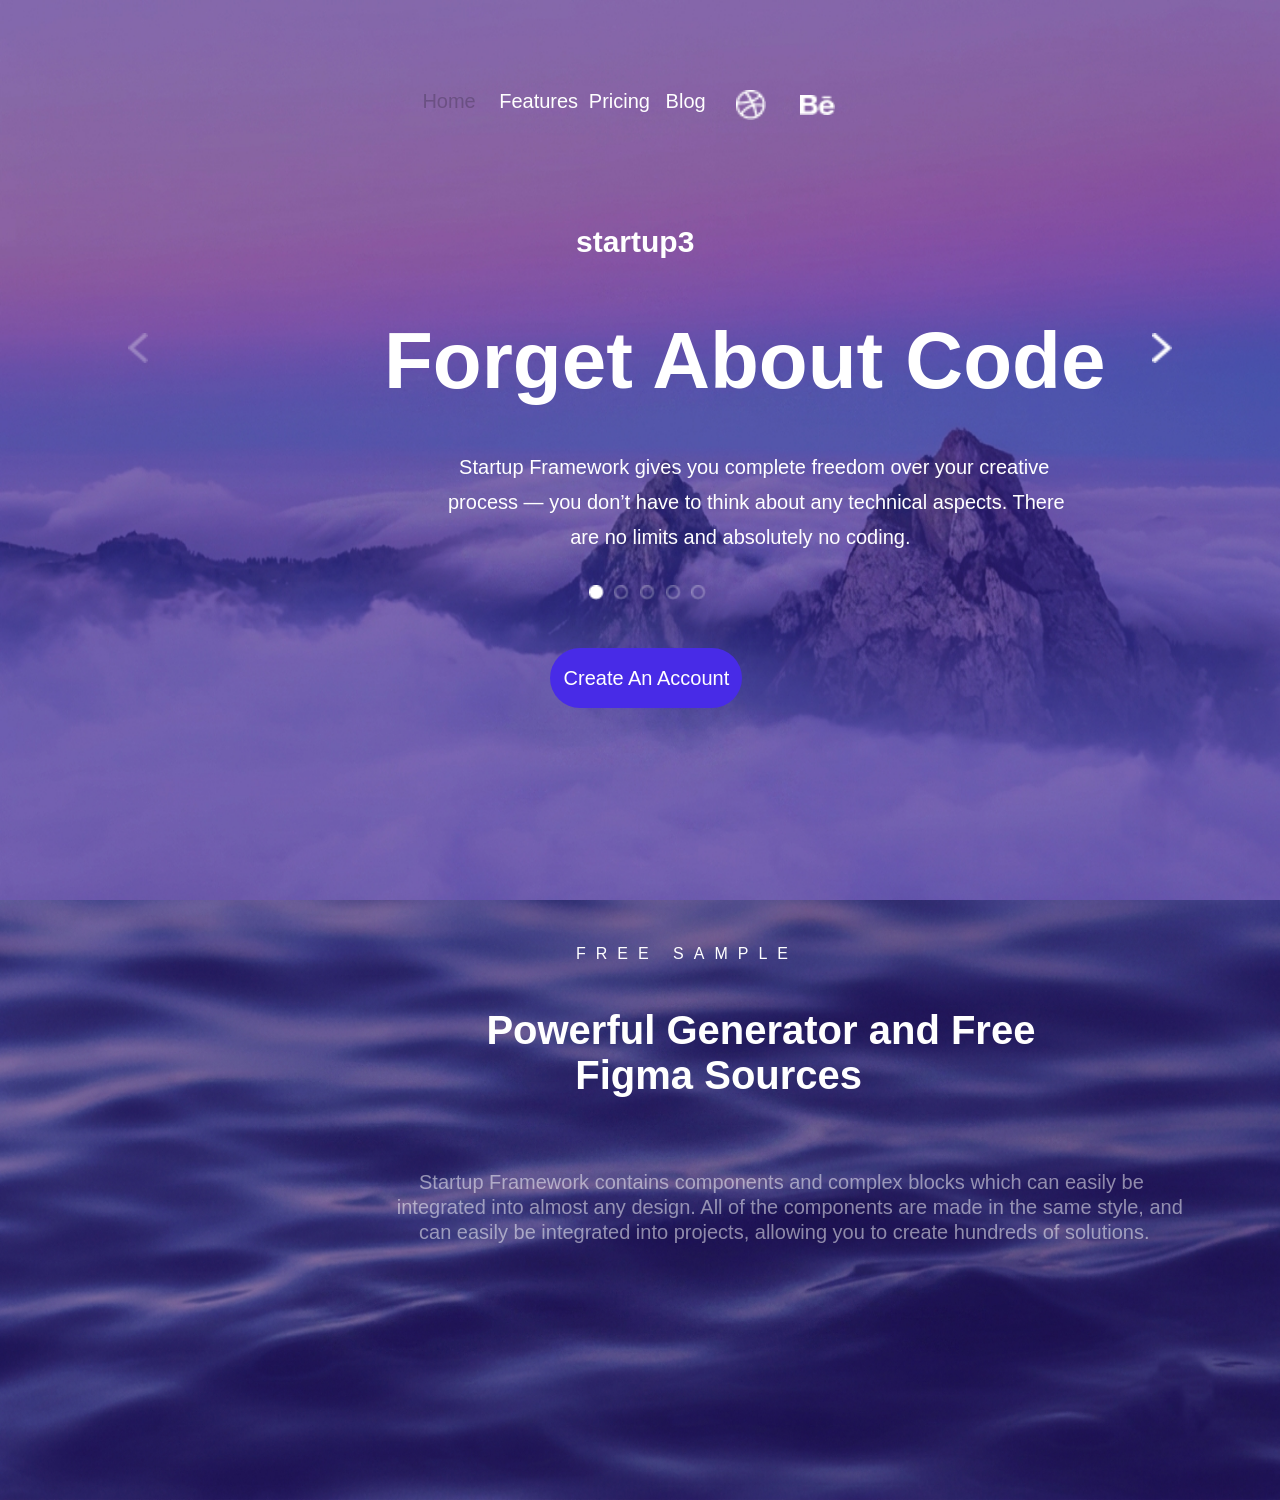
==== pract1/index.html @ aa3a0c23 "Add files via upload" ====
<!DOCTYPE html>
<html lang="en">
<head>
    <meta charset="UTF-8">
    <meta name="viewport" content="width=device-width, initial-scale=1.0">
    <title>Document</title>
    <link rel="stylesheet" href="style.css">
</head>
<body>
    <div>
        <img class="mount" src="images/back.png" alt="">
        <nav>
           <a href=""> <span class="p1">Home</span></a>
            <a  href=""><span class="p2">Features</span></a>
           <a  href=""> <span class="p3">Pricing</span></a>
           <a  href=""> <span class="p4">Blog</span></a>
           <a href=""> <img class="glo" src="images/icon.png" alt=""></a>
           <a href=""> <img class="glo2" src="images/icon2.png" alt=""></a>
        </nav>    
           <h6 class="hea1">startup3</h6>
           <h1 class="hea2">Forget About Code</h1>
           <P class="para1"> &nbsp; Startup Framework gives you complete freedom over your creative <br> 
            process — you don’t have to think about any technical aspects. There <br> 
            &nbsp; &nbsp; &nbsp; &nbsp; &nbsp; &nbsp; &nbsp; &nbsp; &nbsp; &nbsp; &nbsp;  are no limits and absolutely no coding. </P>
            <img class="le" src="images/fa-angle-left.png" alt="">
            <img class="le2" src="images/fa-angle-right (1).png" alt="">
            <img class="le4" src="images/fa-circle.png" alt="">
            <img class="le3" src="images/fa-circle-o.png" alt="">
            <img class="le5" src="images/fa-circle-o.png" alt="">
            <img class="le6" src="images/fa-circle-o.png" alt="">
            <img class="le7" src="images/fa-circle-o.png" alt="">
            <button class="btn1">Create An Account</button>
        </div>


        <div class="middlepart">
            <img class="mp1" src="images/back2.png" alt="">
            <p class="mp4">FREE SAMPLE</p>
            <h1 class="mp2">Powerful Generator and Free  <br> &nbsp; &nbsp; &nbsp; &nbsp; Figma Sources </h1>
            <p class="mp3">&nbsp; &nbsp; Startup Framework contains components and complex blocks which can easily be <br> integrated into almost any design. All of the components are made in the same style, and <br> 
               &nbsp; &nbsp; can easily be integrated into projects, allowing you to create hundreds of solutions.</p>
               &nbsp; &nbsp; can easily be integrated into projects, allowing you to create hundreds of solutions.</p>
        </div>

        <div class="thirdpart">
             
        </div>

</body>
</html>
---- pract1/style.css ----
*{
    margin: 0%;
    padding: 0%;
    box-sizing: border-box;
}

.mount{
    height: 950px;
    width: 100%;
    position: absolute;
}
.p1{
    font-size: 20px;
    color: rgb(0, 0, 0);
    font-family: sans-serif;
    position: absolute;
    top: 10%;
    left: 33%;
    opacity: 20%;
}

.p2{
    font-size: 20px;
    color: rgb(255, 255, 255);
    font-family: sans-serif;
    position: absolute;
    top: 10%;
    left: 39%;
}
.p3{
    font-size: 20px;
    color: rgb(255, 255, 255);
    font-family: sans-serif;
    position: absolute;
    top: 10%;
    left: 46%;
}

.p4{
    font-size: 20px;
    color: rgb(255, 255, 255);
    font-family: sans-serif;
    position: absolute;
    top: 10%;
    left: 52%;
}
.glo{
    height: 30px;
    width: 30px;
    position: absolute;
    top: 10%;
    left: 57.5%;
}
.glo2{
    height: 20px;
    width: 35px;
    position: absolute;
    top: 10.5%;
    left: 62.5%;
}
.hea1{
    color: white;
    position: absolute;
    top: 25%;
    left: 45%;
    font-size: 30px;
    font-family: sans-serif;
}
.hea2{
    color: white;
    position: absolute;
    top: 35%;
    left: 30%;
    font-size:80px;
    font-family: sans-serif;
}
.para1{
    color: white;
    font-size: 20px;
    font-family: sans-serif;
    position: absolute;
    top: 50%;
    left: 35%;
    line-height: 35px;
}
.le{
    height: 30px;
    width: 20px;
    position: absolute;
    top: 37%;
    left: 10%;
}
.le2{
    height: 30px;
    width: 20px;
    position: absolute;
    top: 37%;
    left: 90%;
}
.le3{
     height: 15px;
    width: 15px;
    position: absolute;
    top: 65%;
    left: 48%;
}
.le4{
    height: 15px;
    width: 15px;
    position: absolute;
    top: 65%;
    left: 46%;
}
.le5{
     height: 15px;
    width: 15px;
    position: absolute;
    top: 65%;
    left: 50%;
}
.le6{
     height: 15px;
    width: 15px;
    position: absolute;
    top: 65%;
    left: 52%;
}
.le7{
     height: 15px;
    width: 15px;
    position: absolute;
    top: 65%;
    left: 54%;
}
.btn1{
    height: 60px;
    width: 15%;
    background-color: #482BE7;
    border: none;
    border-radius: 50px;
    position: absolute;
    top: 72%;
    left: 43%;
    color: white;
    font-family: sans-serif;
    font-size: 20px;
    cursor: pointer;
    

}

.btn1:hover {
    background-color: #8a7ae6;
    box-shadow: 0 5px 15px rgba(255, 255, 255, 0.2); 
    color: black;
}
.mp1{
    height: 600px;
    width: 100%;
    position: relative;
    top: 900px;
    
}
.mp2{
        color: white;
        font-size: 40px;
        position: absolute;
        top: 112%;
        left: 38%;
        font-family: sans-serif;

            
}
.mp3{
     
    position: absolute;
    top: 130%;
    left: 31%;
    color: white;
    opacity: 50%;
    line-height: 25px;
    font-size: 20px;
    font-family: sans-serif;
    
}
.mp4{
    position: absolute;
    top: 105%;
    left: 45%;
    letter-spacing: 10px;
    color: white;
    font-family: sans-serif;

}
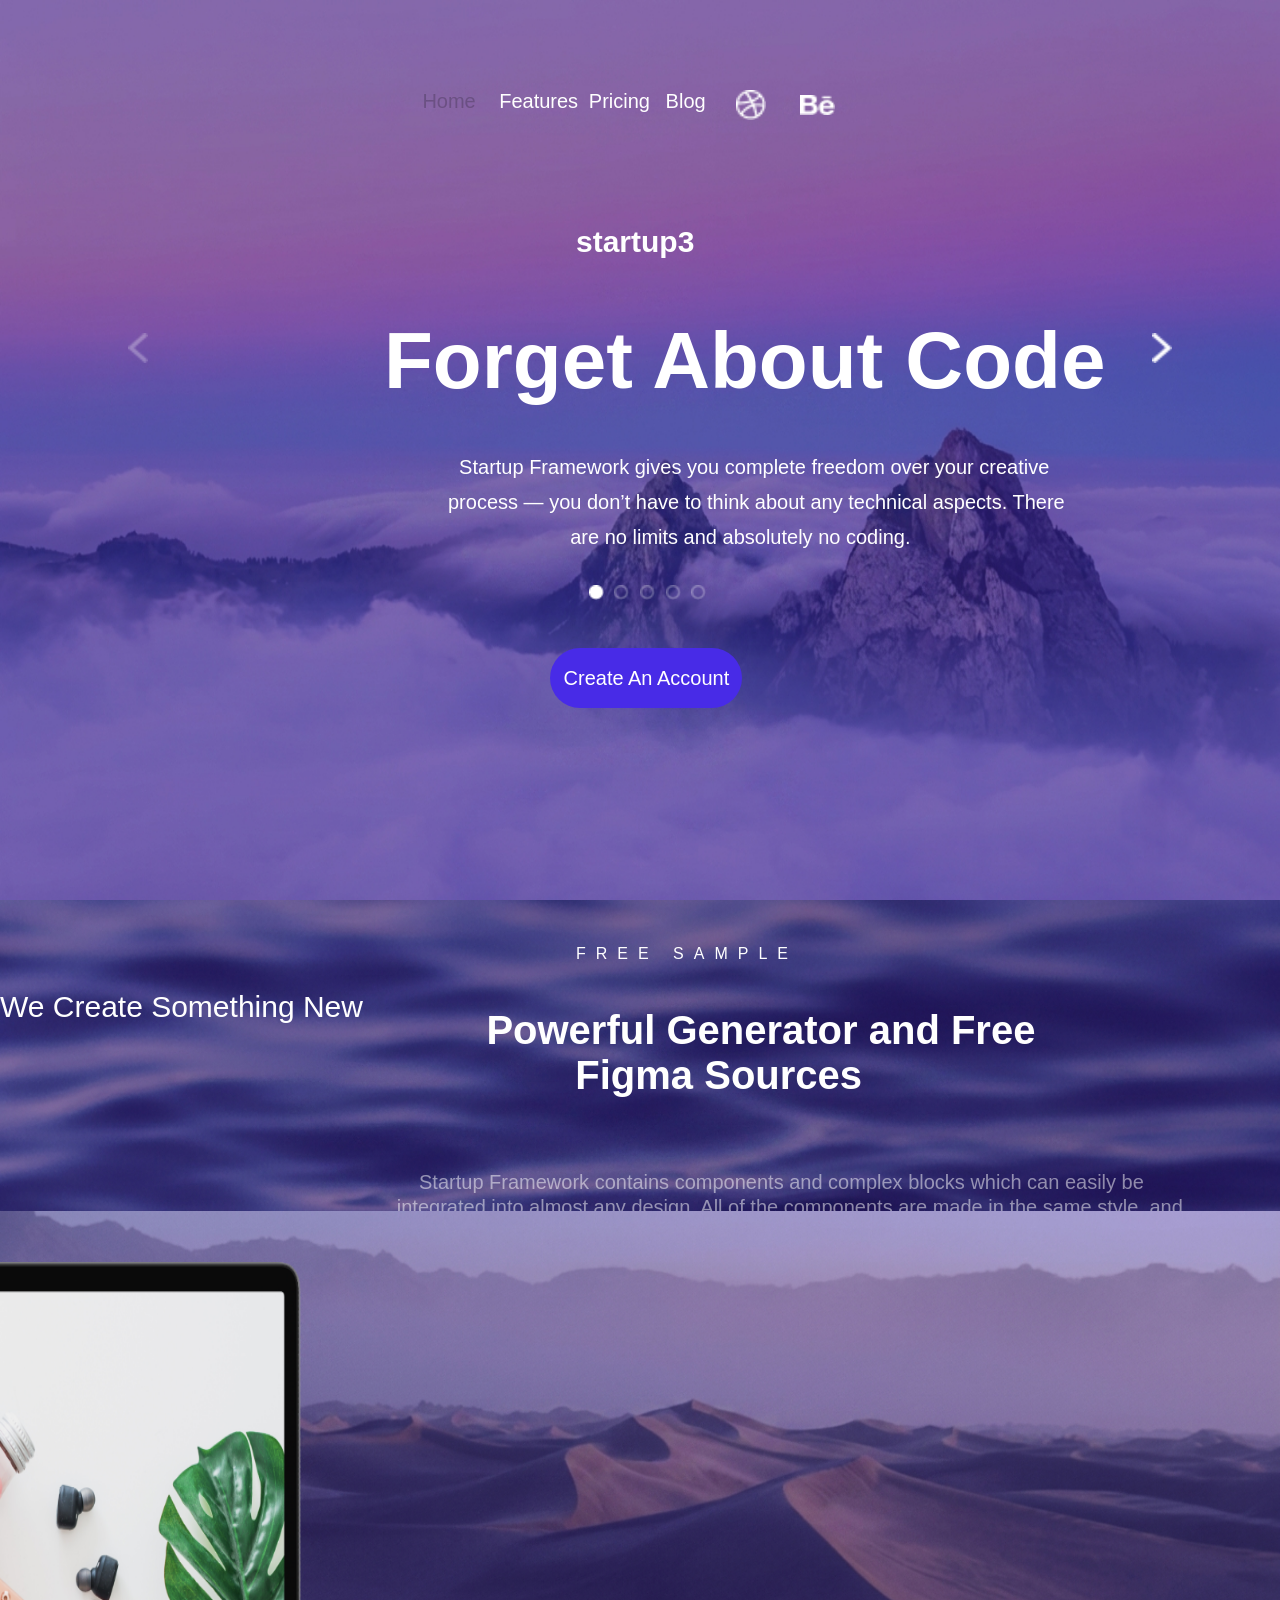
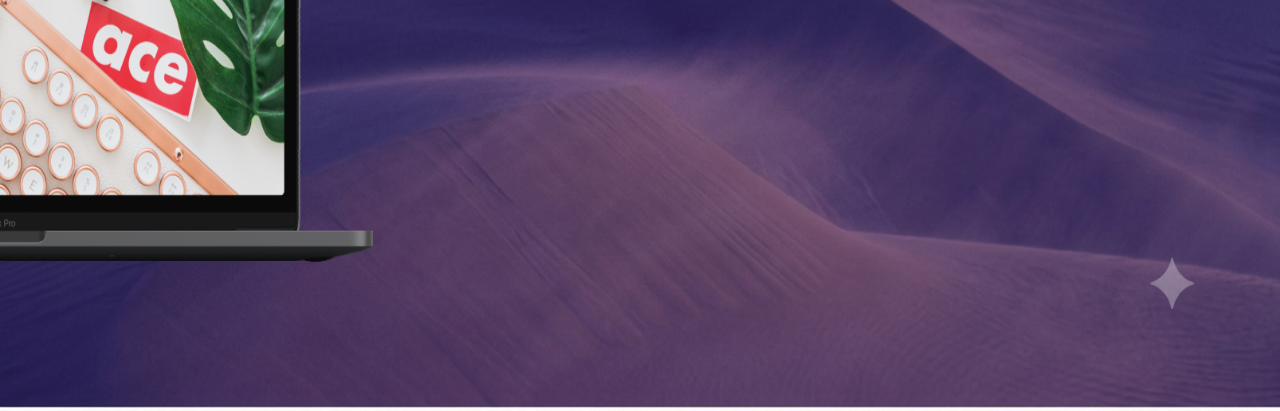
==== commit 84bcdfd9: "Update index.html" ====
--- a/pract1/index.html
+++ b/pract1/index.html
@@ -43,8 +43,10 @@
         </div>
 
         <div class="thirdpart">
-             
+             <img class="thirdpt" src="images/part3.png" alt="">
+             <img class="thirdpt3" src="images/Mockup.png" alt="">
+             <p class="pe1">We Create Something New</p>
         </div>
 
 </body>
-</html>+</html>
--- a/pract1/style.css
+++ b/pract1/style.css
@@ -191,4 +191,25 @@
     color: white;
     font-family: sans-serif;
 
-}+}
+.thirdpt{
+    height: 800px;
+    width: 100%;
+    position: absolute;
+    margin-top: 46%;
+}
+.thirdpt3{
+    height: 600px;
+    width: 30%;
+    position: absolute;
+    margin-top: 50%;
+}
+.pe1{
+    position: absolute;
+  top: 110%;
+    color: white;
+
+    font-size: 30px;
+    font-family: sans-serif;
+
+}
